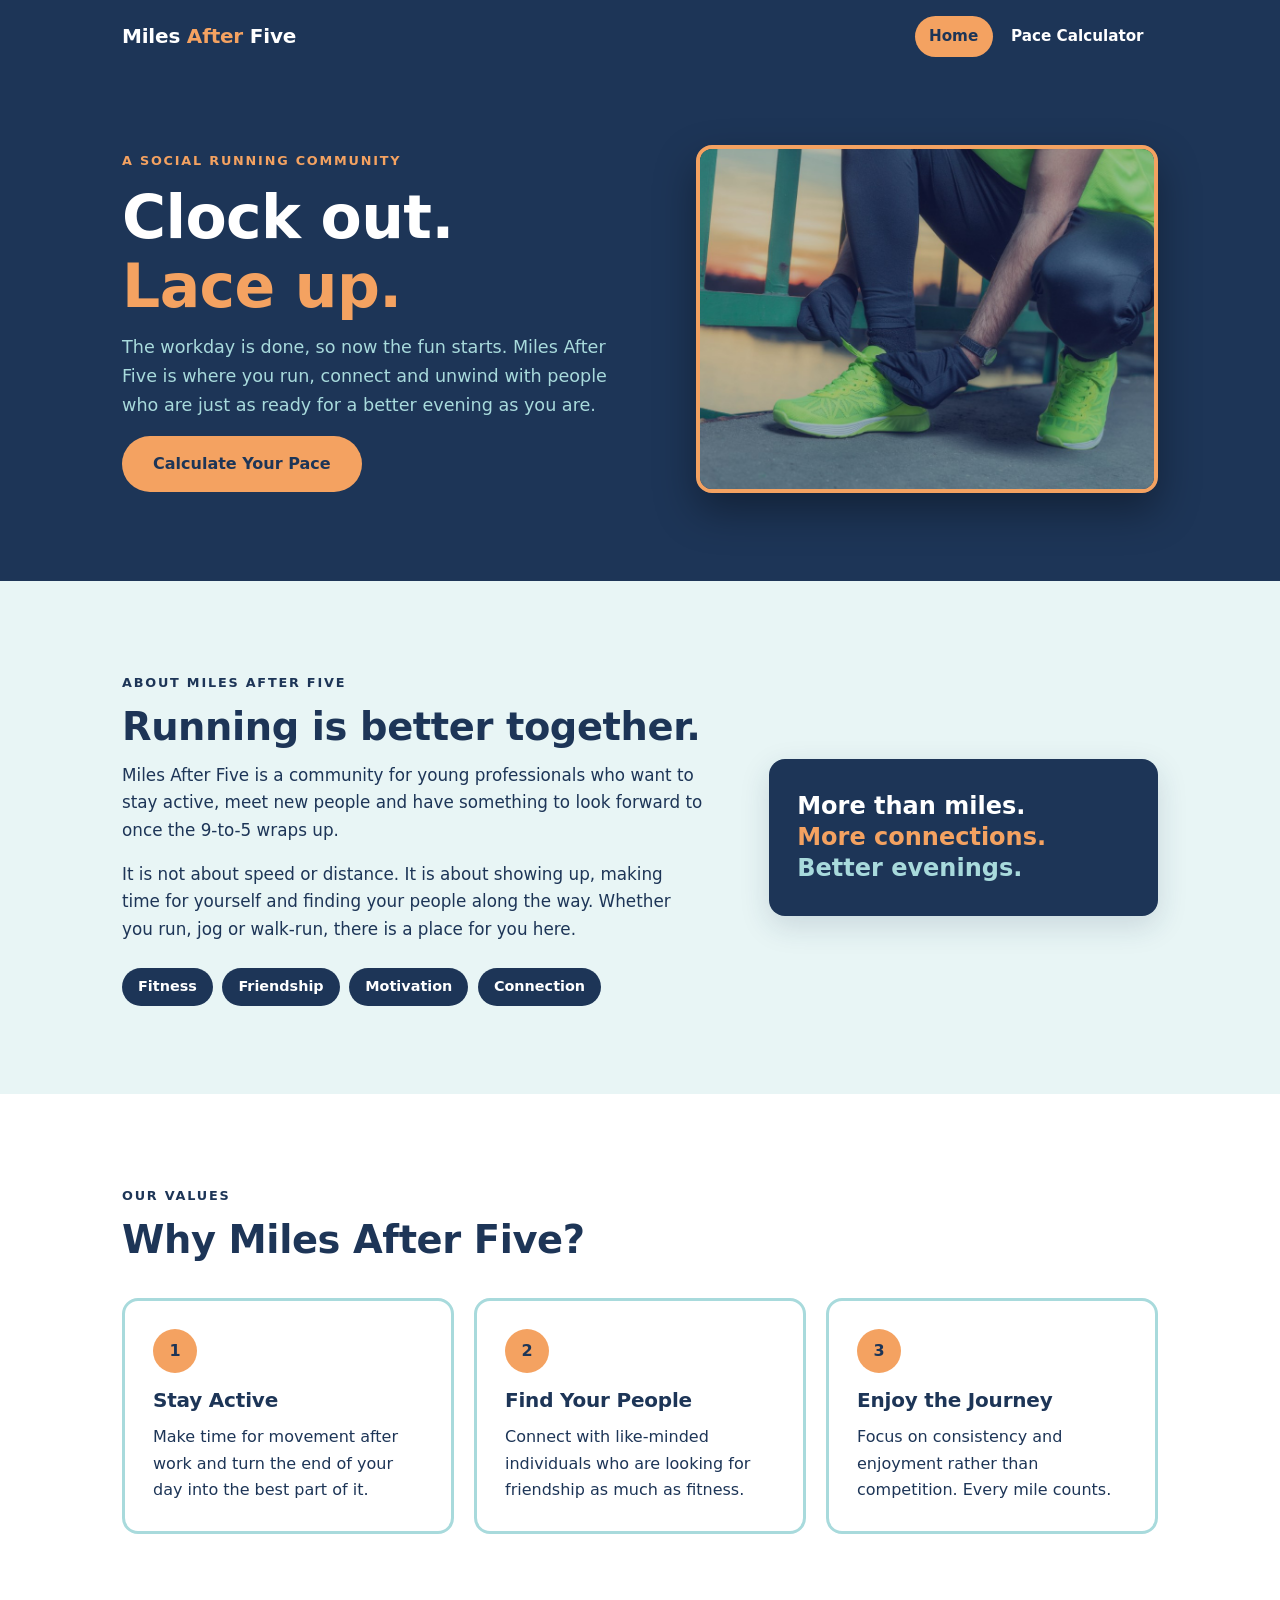
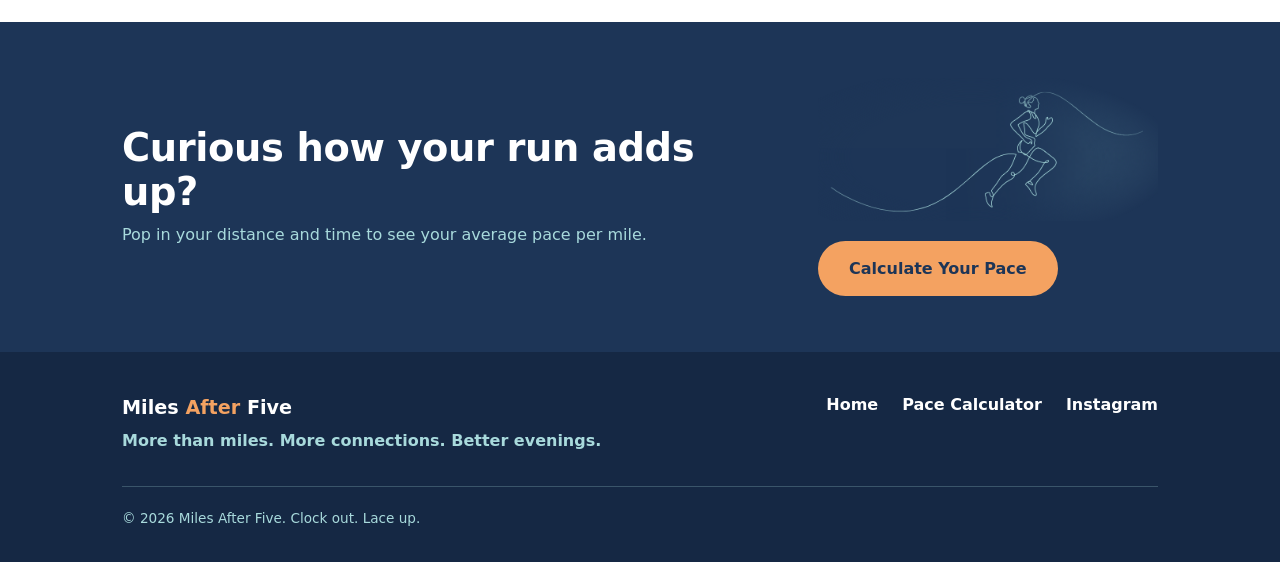
==== brand-site/index.html @ 06767408 "Add Miles After Five site in brand-site folder Two-page site (home + pace calculator) in plain HTML," ====
<!DOCTYPE html>
<html lang="en">
<head>
  <meta charset="UTF-8">
  <meta name="viewport" content="width=device-width, initial-scale=1">
  <title>Miles After Five | Clock out. Lace up.</title>
  <meta name="description" content="Miles After Five is a social running community for young professionals. More than miles. More connections. Better evenings.">
  <link rel="stylesheet" href="styles.css">
</head>
<body>
  <a class="skip-link" href="#main">Skip to main content</a>

  <!-- Navigation -->
  <header class="site-header">
    <nav class="nav" aria-label="Main navigation">
      <a class="brand" href="index.html">Miles <span>After</span> Five</a>
      <ul class="nav-links">
        <li><a href="index.html" aria-current="page">Home</a></li>
        <li><a href="pace-calculator.html">Pace Calculator</a></li>
      </ul>
    </nav>
  </header>

  <main id="main">
    <!-- Hero -->
    <section class="hero" aria-labelledby="hero-heading">
      <div class="container hero-grid">
        <div class="hero-copy">
          <span class="eyebrow" style="color: var(--orange);">A social running community</span>
          <h1 id="hero-heading"><span class="phrase">Clock out.</span> <span class="phrase accent">Lace up.</span></h1>
          <p class="lead">
            The workday is done, so now the fun starts. Miles After Five is
            where you run, connect and unwind with people who are just as ready
            for a better evening as you are.
          </p>
          <a class="btn btn-primary" href="pace-calculator.html">Calculate Your Pace</a>
        </div>

        <div class="hero-image">
          <img
            src="assets/images/hero-runner-laces.jpg"
            alt="A runner in bright green sneakers crouches to tie a lace beside a railing at sunset"
            width="1080" height="735">
        </div>
      </div>
    </section>

    <!-- About -->
    <section class="section section-about" aria-labelledby="about-heading">
      <div class="container about-grid">
        <div class="about-copy">
          <span class="eyebrow">About Miles After Five</span>
          <h2 id="about-heading">Running is better together.</h2>
          <p>
            Miles After Five is a community for young professionals who want to
            stay active, meet new people and have something to look forward to
            once the 9-to-5 wraps up.
          </p>
          <p>
            It is not about speed or distance. It is about showing up,
            making time for yourself and finding your people along the way.
            Whether you run, jog or walk-run, there is a place for you here.
          </p>
          <ul class="pillars" aria-label="What we stand for">
            <li>Fitness</li>
            <li>Friendship</li>
            <li>Motivation</li>
            <li>Connection</li>
          </ul>
        </div>

        <div class="message-card on-dark">
          <p>
            <span class="line">More than miles.</span>
            <span class="line">More connections.</span>
            <span class="line">Better evenings.</span>
          </p>
        </div>
      </div>
    </section>

    <!-- Why Miles After Five -->
    <section class="section section-values" aria-labelledby="values-heading">
      <div class="container">
        <div class="section-heading">
          <span class="eyebrow">Our values</span>
          <h2 id="values-heading">Why Miles After Five?</h2>
        </div>

        <div class="values-grid">
          <article class="value-card">
            <span class="value-number" aria-hidden="true">1</span>
            <h3>Stay Active</h3>
            <p>Make time for movement after work and turn the end of your day into the best part of it.</p>
          </article>

          <article class="value-card">
            <span class="value-number" aria-hidden="true">2</span>
            <h3>Find Your People</h3>
            <p>Connect with like-minded individuals who are looking for friendship as much as fitness.</p>
          </article>

          <article class="value-card">
            <span class="value-number" aria-hidden="true">3</span>
            <h3>Enjoy the Journey</h3>
            <p>Focus on consistency and enjoyment rather than competition. Every mile counts.</p>
          </article>
        </div>
      </div>
    </section>

    <!-- CTA band -->
    <section class="cta-band on-dark" aria-labelledby="cta-heading">
      <div class="container cta-inner">
        <div>
          <h2 id="cta-heading">Curious how your run adds up?</h2>
          <p>Pop in your distance and time to see your average pace per mile.</p>
        </div>
        <div>
          <img class="cta-art" src="assets/images/runner-line-art.png" alt="" width="430" height="180">
          <a class="btn btn-primary" href="pace-calculator.html">Calculate Your Pace</a>
        </div>
      </div>
    </section>
  </main>

  <!-- Footer -->
  <footer class="site-footer">
    <div class="container">
      <div class="footer-grid">
        <div>
          <p class="footer-brand">Miles <span>After</span> Five</p>
          <p class="footer-tagline">More than miles. More connections. Better evenings.</p>
        </div>

        <nav aria-label="Footer navigation">
          <ul class="footer-links">
            <li><a href="index.html">Home</a></li>
            <li><a href="pace-calculator.html">Pace Calculator</a></li>
            <li><a href="https://www.instagram.com/milesafter5_/" target="_blank" rel="noopener noreferrer">Instagram</a></li>
          </ul>
        </nav>
      </div>

      <p class="footer-copy">&copy; 2026 Miles After Five. Clock out. Lace up.</p>
    </div>
  </footer>
</body>
</html>
---- brand-site/styles.css ----
/* ==========================================================================
   Miles After Five — shared stylesheet
   Mobile-first. Brand palette: Navy #1D3557, Orange #F4A261, Teal #A8DADC
   ========================================================================== */

/* --- Fonts ------------------------------------------------------------------
   Brand font is Montserrat, but no font files exist in the team repository yet.
   To use it: drop the .woff2 files into assets/fonts/ and uncomment the block
   below. Until then the stack falls back to Montserrat (if installed on the
   visitor's device) and then a clean system sans-serif.

@font-face {
  font-family: "Montserrat";
  src: url("assets/fonts/Montserrat-Regular.woff2") format("woff2");
  font-weight: 400;
  font-style: normal;
  font-display: swap;
}
@font-face {
  font-family: "Montserrat";
  src: url("assets/fonts/Montserrat-Bold.woff2") format("woff2");
  font-weight: 700;
  font-style: normal;
  font-display: swap;
}
@font-face {
  font-family: "Montserrat";
  src: url("assets/fonts/Montserrat-ExtraBold.woff2") format("woff2");
  font-weight: 800;
  font-style: normal;
  font-display: swap;
}
-------------------------------------------------------------------------- */

:root {
  --navy: #1d3557;
  --navy-deep: #152844;
  --orange: #f4a261;
  --orange-dark: #e48a40;
  --teal: #a8dadc;
  --teal-soft: #e8f5f5;
  --white: #ffffff;
  --error: #b3261e;

  --font: "Montserrat", "Segoe UI", system-ui, -apple-system, "Helvetica Neue",
    Arial, sans-serif;

  --radius: 16px;
  --radius-sm: 10px;
  --shadow: 0 10px 30px rgba(29, 53, 87, 0.15);
  --gutter: 1.25rem;
  --max-width: 1100px;
}

/* --- Reset / base --------------------------------------------------------- */
*,
*::before,
*::after {
  box-sizing: border-box;
}

html {
  scroll-behavior: smooth;
}

body {
  margin: 0;
  font-family: var(--font);
  font-size: 1rem;
  line-height: 1.65;
  color: var(--navy);
  background: var(--white);
  -webkit-font-smoothing: antialiased;
}

img {
  max-width: 100%;
  height: auto;
  display: block;
}

h1,
h2,
h3 {
  line-height: 1.15;
  margin: 0 0 0.75rem;
  font-weight: 800;
  letter-spacing: -0.01em;
}

h1 {
  font-size: clamp(2.2rem, 8vw, 3.75rem);
}
h2 {
  font-size: clamp(1.6rem, 5vw, 2.4rem);
}
h3 {
  font-size: 1.25rem;
}

p {
  margin: 0 0 1rem;
}

a {
  color: inherit;
}

.container {
  width: 100%;
  max-width: var(--max-width);
  margin: 0 auto;
  padding: 0 var(--gutter);
}

.eyebrow {
  display: inline-block;
  margin-bottom: 0.75rem;
  font-size: 0.8rem;
  font-weight: 700;
  letter-spacing: 0.14em;
  text-transform: uppercase;
}

/* --- Accessibility helpers ------------------------------------------------ */
.skip-link {
  position: absolute;
  left: 1rem;
  top: -4rem;
  z-index: 100;
  padding: 0.6rem 1rem;
  background: var(--orange);
  color: var(--navy);
  font-weight: 700;
  border-radius: var(--radius-sm);
  text-decoration: none;
}
.skip-link:focus {
  top: 1rem;
}

:focus-visible {
  outline: 3px solid var(--orange);
  outline-offset: 3px;
}
.on-dark :focus-visible,
.site-header :focus-visible,
.site-footer :focus-visible {
  outline-color: var(--teal);
}

/* --- Buttons -------------------------------------------------------------- */
.btn {
  display: inline-block;
  padding: 0.95rem 1.75rem;
  font-family: inherit;
  font-size: 1rem;
  font-weight: 800;
  line-height: 1.2;
  text-align: center;
  text-decoration: none;
  cursor: pointer;
  border: 3px solid transparent;
  border-radius: 999px;
  transition: transform 0.15s ease, background-color 0.15s ease,
    color 0.15s ease, box-shadow 0.15s ease;
}

.btn-primary {
  background: var(--orange);
  color: var(--navy);
}
.btn-primary:hover {
  background: var(--orange-dark);
  transform: translateY(-2px);
  box-shadow: 0 8px 18px rgba(244, 162, 97, 0.4);
}
.btn-primary:active {
  transform: translateY(0);
}

.btn-secondary {
  background: transparent;
  color: var(--navy);
  border-color: var(--navy);
}
.btn-secondary:hover {
  background: var(--navy);
  color: var(--white);
}

/* --- Header / navigation -------------------------------------------------- */
.site-header {
  background: var(--navy);
  color: var(--white);
  position: sticky;
  top: 0;
  z-index: 50;
}

.nav {
  display: flex;
  flex-wrap: wrap;
  align-items: center;
  justify-content: space-between;
  gap: 0.5rem 1.5rem;
  padding: 0.85rem var(--gutter);
  max-width: var(--max-width);
  margin: 0 auto;
}

.brand {
  font-size: 1.1rem;
  font-weight: 800;
  text-decoration: none;
  letter-spacing: -0.01em;
}
.brand span {
  color: var(--orange);
}

.nav-links {
  display: flex;
  gap: 0.25rem;
  list-style: none;
  margin: 0;
  padding: 0;
}

.nav-links a {
  display: block;
  padding: 0.5rem 0.9rem;
  font-size: 0.95rem;
  font-weight: 700;
  text-decoration: none;
  border-radius: 999px;
  transition: background-color 0.15s ease, color 0.15s ease;
}
.nav-links a:hover {
  background: rgba(168, 218, 220, 0.18);
  color: var(--teal);
}
.nav-links a[aria-current="page"] {
  background: var(--orange);
  color: var(--navy);
}

/* --- Hero ----------------------------------------------------------------- */
.hero {
  background: var(--navy);
  color: var(--white);
  padding: 2.5rem 0 3.5rem;
  overflow: hidden;
}

.hero-grid {
  display: grid;
  gap: 2.25rem;
  align-items: center;
}

.hero h1 .accent {
  color: var(--orange);
}
/* keep each phrase of the headline together so it never splits mid-phrase */
.hero h1 .phrase {
  display: inline-block;
  white-space: nowrap;
}

.hero .lead {
  font-size: 1.1rem;
  max-width: 34rem;
  color: var(--teal);
}

.hero-image {
  border-radius: var(--radius);
  overflow: hidden;
  box-shadow: 0 18px 40px rgba(0, 0, 0, 0.35);
  border: 4px solid var(--orange);
}
.hero-image img {
  width: 100%;
  aspect-ratio: 4 / 3;
  object-fit: cover;
}

/* --- Sections ------------------------------------------------------------- */
.section {
  padding: 4rem 0;
}

.section-about {
  background: var(--teal-soft);
}

.about-grid {
  display: grid;
  gap: 2rem;
  align-items: center;
}

.about-copy p {
  font-size: 1.05rem;
  max-width: 38rem;
}

.pillars {
  list-style: none;
  margin: 1.5rem 0 0;
  padding: 0;
  display: flex;
  flex-wrap: wrap;
  gap: 0.6rem;
}
.pillars li {
  padding: 0.45rem 1rem;
  font-size: 0.9rem;
  font-weight: 700;
  background: var(--navy);
  color: var(--white);
  border-radius: 999px;
}

.message-card {
  background: var(--navy);
  color: var(--white);
  padding: 2rem 1.75rem;
  border-radius: var(--radius);
  box-shadow: var(--shadow);
}
.message-card p {
  margin: 0;
  font-size: 1.5rem;
  font-weight: 800;
  line-height: 1.3;
}
.message-card .line {
  display: block;
}
.message-card .line:nth-child(1) {
  color: var(--white);
}
.message-card .line:nth-child(2) {
  color: var(--orange);
}
.message-card .line:nth-child(3) {
  color: var(--teal);
}

.section-values {
  background: var(--white);
}
.section-heading {
  max-width: 40rem;
  margin-bottom: 2.25rem;
}

.values-grid {
  display: grid;
  gap: 1.25rem;
}

.value-card {
  padding: 1.75rem;
  background: var(--white);
  border: 3px solid var(--teal);
  border-radius: var(--radius);
  transition: transform 0.2s ease, border-color 0.2s ease,
    box-shadow 0.2s ease;
}
.value-card:hover {
  transform: translateY(-4px);
  border-color: var(--orange);
  box-shadow: var(--shadow);
}
.value-number {
  display: inline-grid;
  place-items: center;
  width: 2.75rem;
  height: 2.75rem;
  margin-bottom: 1rem;
  font-weight: 800;
  background: var(--orange);
  color: var(--navy);
  border-radius: 50%;
}
.value-card p {
  margin: 0;
}

/* --- CTA band ------------------------------------------------------------- */
.cta-band {
  background: var(--navy);
  color: var(--white);
  padding: 3.5rem 0;
}
.cta-inner {
  display: grid;
  gap: 1.5rem;
  align-items: center;
}
.cta-band h2 {
  margin-bottom: 0.5rem;
}
.cta-band p {
  margin: 0;
  color: var(--teal);
}
.cta-art {
  width: 100%;
  max-width: 340px;
  margin-bottom: 1.25rem;
  /* fade the edges so the image's own background blends into the navy band */
  -webkit-mask-image: radial-gradient(ellipse at 45% 55%, #000 45%, transparent 78%);
  mask-image: radial-gradient(ellipse at 45% 55%, #000 45%, transparent 78%);
}

/* --- Footer --------------------------------------------------------------- */
.site-footer {
  background: var(--navy-deep);
  color: var(--white);
  padding: 2.5rem 0 2rem;
}
.footer-grid {
  display: grid;
  gap: 1.75rem;
}
.footer-brand {
  font-size: 1.2rem;
  font-weight: 800;
  margin: 0 0 0.25rem;
}
.footer-brand span {
  color: var(--orange);
}
.footer-tagline {
  margin: 0;
  color: var(--teal);
  font-weight: 600;
}
.footer-links {
  list-style: none;
  margin: 0;
  padding: 0;
  display: flex;
  flex-wrap: wrap;
  gap: 0.5rem 1.5rem;
}
.footer-links a {
  font-weight: 700;
  text-decoration: none;
  border-bottom: 2px solid transparent;
}
.footer-links a:hover {
  color: var(--orange);
  border-bottom-color: var(--orange);
}
.footer-copy {
  margin: 2rem 0 0;
  padding-top: 1.25rem;
  border-top: 1px solid rgba(168, 218, 220, 0.25);
  font-size: 0.85rem;
  color: var(--teal);
}

/* --- Calculator page ------------------------------------------------------ */
.page-hero {
  background: var(--navy);
  color: var(--white);
  padding: 2.5rem 0 5.5rem;
}
.page-hero .lead {
  max-width: 36rem;
  color: var(--teal);
  font-size: 1.1rem;
  margin: 0;
}

.calculator-section {
  background: var(--teal-soft);
  padding: 0 0 4rem;
}

.calculator-card {
  position: relative;
  margin-top: -3.25rem;
  padding: 1.75rem 1.5rem;
  background: var(--white);
  border-radius: var(--radius);
  box-shadow: var(--shadow);
  max-width: 640px;
  margin-left: auto;
  margin-right: auto;
}

.field {
  margin-bottom: 1.5rem;
}

.field label,
legend {
  display: block;
  margin-bottom: 0.4rem;
  padding: 0;
  font-weight: 800;
}

fieldset {
  border: 0;
  margin: 0 0 1.5rem;
  padding: 0;
  min-width: 0;
}

.hint {
  display: block;
  margin-bottom: 0.5rem;
  font-size: 0.9rem;
  font-weight: 500;
  color: #4a5f7c;
}

.input-row {
  display: flex;
  gap: 1rem;
}
.input-row .field-inline {
  flex: 1;
  min-width: 0;
}
.field-inline label {
  font-size: 0.9rem;
  font-weight: 700;
  margin-bottom: 0.3rem;
  display: block;
}

input[type="number"] {
  width: 100%;
  padding: 0.85rem 1rem;
  font-family: inherit;
  font-size: 1.1rem;
  font-weight: 600;
  color: var(--navy);
  background: var(--white);
  border: 3px solid var(--teal);
  border-radius: var(--radius-sm);
  transition: border-color 0.15s ease, box-shadow 0.15s ease;
}
input[type="number"]:hover {
  border-color: var(--navy);
}
input[type="number"]:focus {
  outline: none;
  border-color: var(--orange);
  box-shadow: 0 0 0 4px rgba(244, 162, 97, 0.35);
}
input[aria-invalid="true"] {
  border-color: var(--error);
}

.error-box {
  margin-bottom: 1.5rem;
  padding: 1rem 1.25rem;
  background: #fdecea;
  border-left: 6px solid var(--error);
  border-radius: var(--radius-sm);
  color: #5f1410;
}
.error-box[hidden] {
  display: none;
}
.error-box strong {
  display: block;
  margin-bottom: 0.25rem;
}
.error-box ul {
  margin: 0;
  padding-left: 1.2rem;
}

.button-row {
  display: flex;
  flex-wrap: wrap;
  gap: 0.75rem;
}
.button-row .btn {
  flex: 1 1 auto;
}

.result {
  margin-top: 2rem;
  padding: 2rem 1.5rem;
  text-align: center;
  background: var(--navy);
  color: var(--white);
  border-radius: var(--radius);
  border: 4px solid var(--orange);
}
.result[hidden] {
  display: none;
}
.result:focus {
  outline: none;
}
.result-label {
  margin: 0;
  font-size: 0.85rem;
  font-weight: 700;
  letter-spacing: 0.14em;
  text-transform: uppercase;
  color: var(--teal);
}
.result-pace {
  margin: 0.25rem 0 0;
  font-size: clamp(3rem, 14vw, 4.5rem);
  font-weight: 800;
  line-height: 1.1;
  color: var(--orange);
}
.result-unit {
  margin: 0 0 1rem;
  font-weight: 700;
}
.result-summary {
  margin: 0 0 1rem;
  color: var(--teal);
  font-size: 0.95rem;
}
.result-message {
  margin: 0;
  font-size: 1.15rem;
  font-weight: 800;
}

.calc-note {
  max-width: 640px;
  margin: 1.5rem auto 0;
  text-align: center;
  font-size: 0.95rem;
}

/* --- Tablet and up -------------------------------------------------------- */
@media (min-width: 700px) {
  :root {
    --gutter: 2rem;
  }

  .section {
    padding: 5.5rem 0;
  }

  .values-grid {
    grid-template-columns: repeat(3, 1fr);
  }

  .cta-inner {
    grid-template-columns: 1fr auto;
    gap: 3rem;
  }

  .footer-grid {
    grid-template-columns: 1fr auto;
    align-items: start;
  }

  .calculator-card {
    padding: 2.5rem 2.5rem;
  }

  .button-row .btn {
    flex: 0 1 auto;
  }
}

/* --- Desktop -------------------------------------------------------------- */
@media (min-width: 960px) {
  .hero {
    padding: 4.5rem 0 5.5rem;
  }
  .hero-grid {
    grid-template-columns: 1.05fr 0.95fr;
    gap: 4rem;
  }

  .about-grid {
    grid-template-columns: 1.2fr 0.8fr;
    gap: 4rem;
  }

  .nav {
    padding-top: 1rem;
    padding-bottom: 1rem;
  }
  .brand {
    font-size: 1.25rem;
  }
}

/* --- Reduced motion ------------------------------------------------------- */
@media (prefers-reduced-motion: reduce) {
  html {
    scroll-behavior: auto;
  }
  * {
    transition: none !important;
  }
  .btn-primary:hover,
  .value-card:hover {
    transform: none;
  }
}
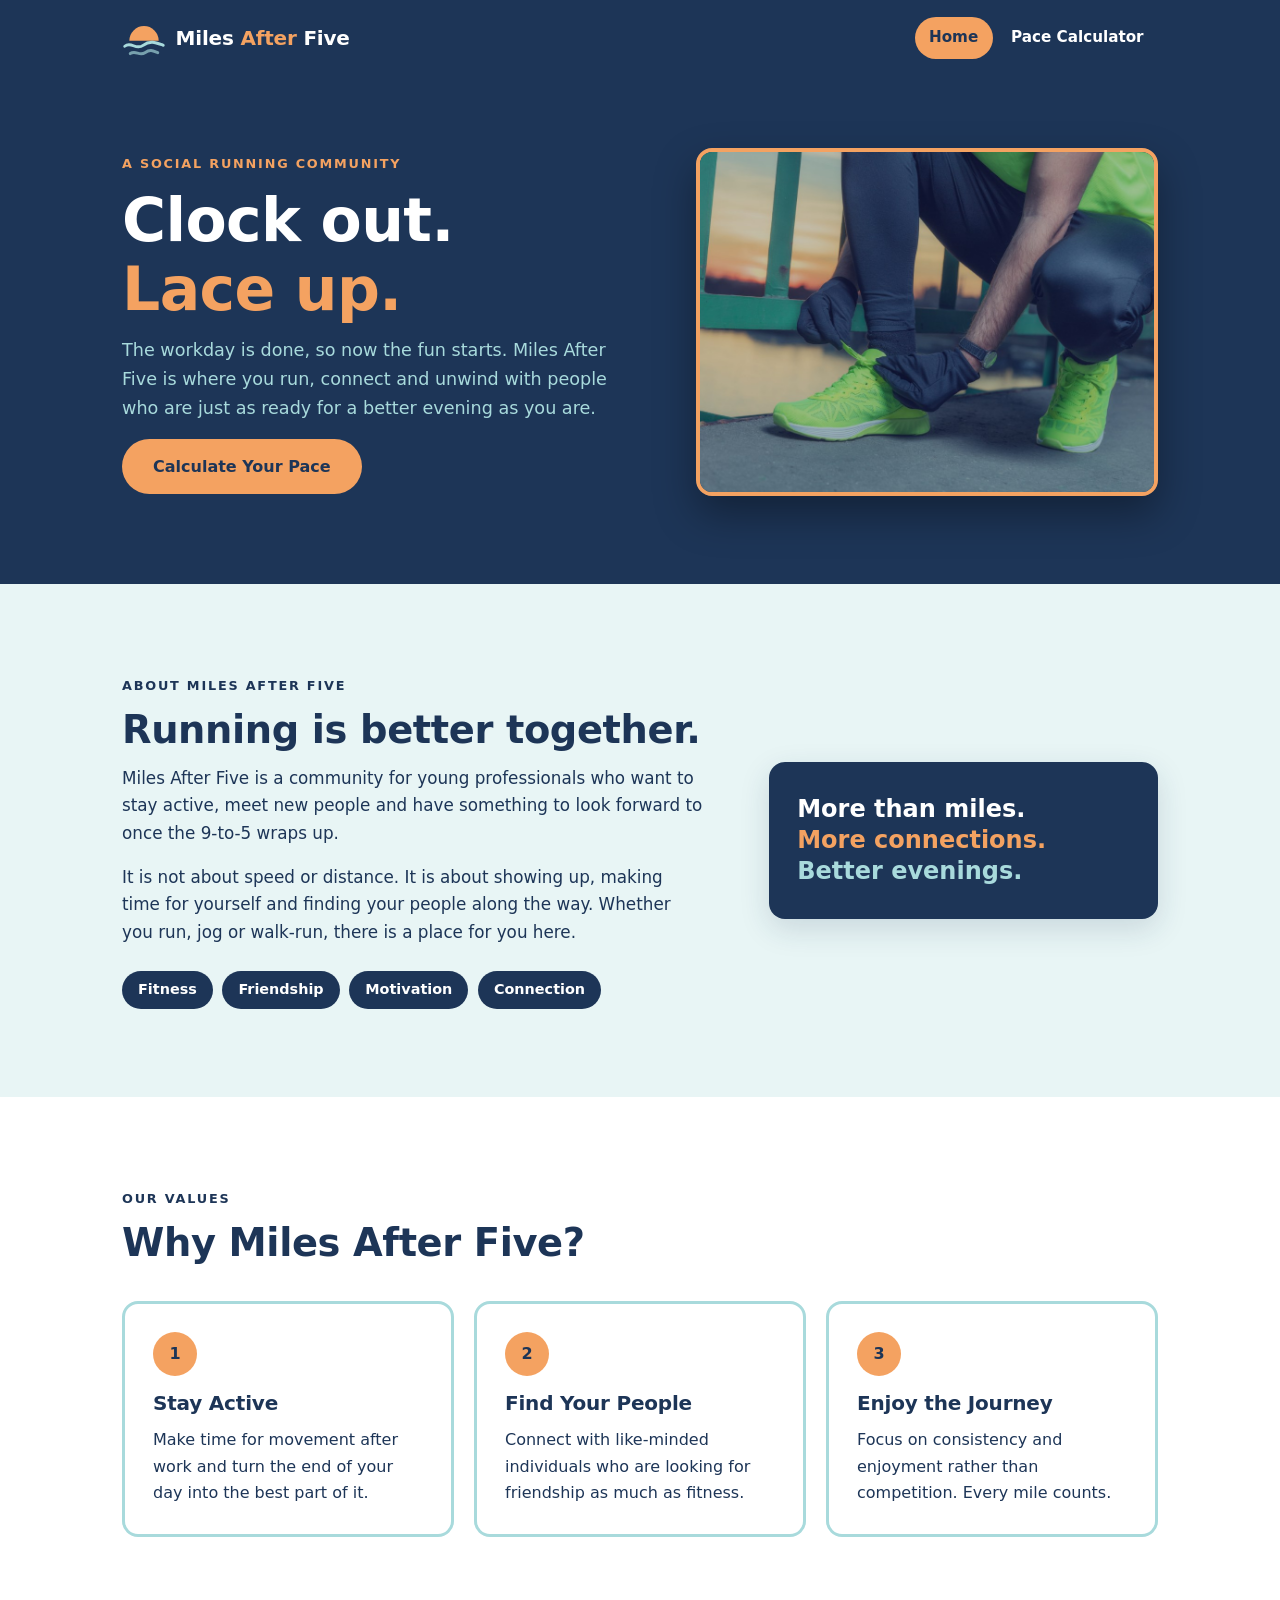
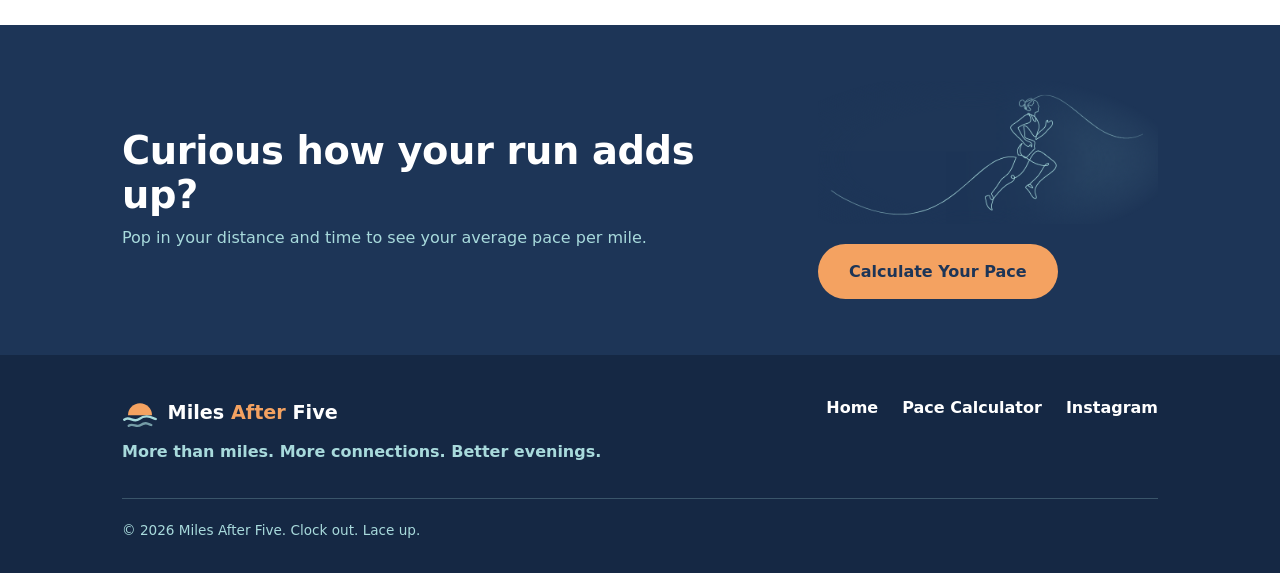
==== commit 51654cfd: "Add Miles After Five logo mark to header, footer and favicon Original SVG mark (setting sun over two" ====
--- a/brand-site/index.html
+++ b/brand-site/index.html
@@ -5,6 +5,7 @@
   <meta name="viewport" content="width=device-width, initial-scale=1">
   <title>Miles After Five | Clock out. Lace up.</title>
   <meta name="description" content="Miles After Five is a social running community for young professionals. More than miles. More connections. Better evenings.">
+  <link rel="icon" type="image/svg+xml" href="assets/logos/miles-after-five-mark.svg">
   <link rel="stylesheet" href="styles.css">
 </head>
 <body>
@@ -13,7 +14,10 @@
   <!-- Navigation -->
   <header class="site-header">
     <nav class="nav" aria-label="Main navigation">
-      <a class="brand" href="index.html">Miles <span>After</span> Five</a>
+      <a class="brand" href="index.html">
+        <img class="brand-mark" src="assets/logos/miles-after-five-mark.svg" alt="" width="40" height="40">
+        <span class="brand-name">Miles <span>After</span> Five</span>
+      </a>
       <ul class="nav-links">
         <li><a href="index.html" aria-current="page">Home</a></li>
         <li><a href="pace-calculator.html">Pace Calculator</a></li>
@@ -129,7 +133,10 @@
     <div class="container">
       <div class="footer-grid">
         <div>
-          <p class="footer-brand">Miles <span>After</span> Five</p>
+          <p class="footer-brand">
+            <img class="brand-mark" src="assets/logos/miles-after-five-mark.svg" alt="" width="36" height="36">
+            <span>Miles <span>After</span> Five</span>
+          </p>
           <p class="footer-tagline">More than miles. More connections. Better evenings.</p>
         </div>
 
--- a/brand-site/styles.css
+++ b/brand-site/styles.css
@@ -210,13 +210,21 @@
 }
 
 .brand {
+  display: inline-flex;
+  align-items: center;
+  gap: 0.6rem;
   font-size: 1.1rem;
   font-weight: 800;
   text-decoration: none;
   letter-spacing: -0.01em;
 }
-.brand span {
+.brand-name span {
   color: var(--orange);
+}
+.brand-mark {
+  flex: none;
+  width: 2.5rem;
+  height: 2.5rem;
 }
 
 .nav-links {
@@ -428,12 +436,19 @@
   gap: 1.75rem;
 }
 .footer-brand {
+  display: flex;
+  align-items: center;
+  gap: 0.6rem;
   font-size: 1.2rem;
   font-weight: 800;
-  margin: 0 0 0.25rem;
-}
-.footer-brand span {
+  margin: 0 0 0.5rem;
+}
+.footer-brand span span {
   color: var(--orange);
+}
+.footer-brand .brand-mark {
+  width: 2.25rem;
+  height: 2.25rem;
 }
 .footer-tagline {
   margin: 0;
@@ -591,6 +606,8 @@
 }
 
 .result {
+  position: relative;
+  overflow: hidden; /* keeps confetti inside the result box */
   margin-top: 2rem;
   padding: 2rem 1.5rem;
   text-align: center;
@@ -601,6 +618,13 @@
 }
 .result[hidden] {
   display: none;
+}
+.confetti-canvas {
+  position: absolute;
+  inset: 0;
+  width: 100%;
+  height: 100%;
+  pointer-events: none; /* never blocks clicks or text selection */
 }
 .result:focus {
   outline: none;
@@ -697,6 +721,10 @@
   .brand {
     font-size: 1.25rem;
   }
+  .brand-mark {
+    width: 2.75rem;
+    height: 2.75rem;
+  }
 }
 
 /* --- Reduced motion ------------------------------------------------------- */
